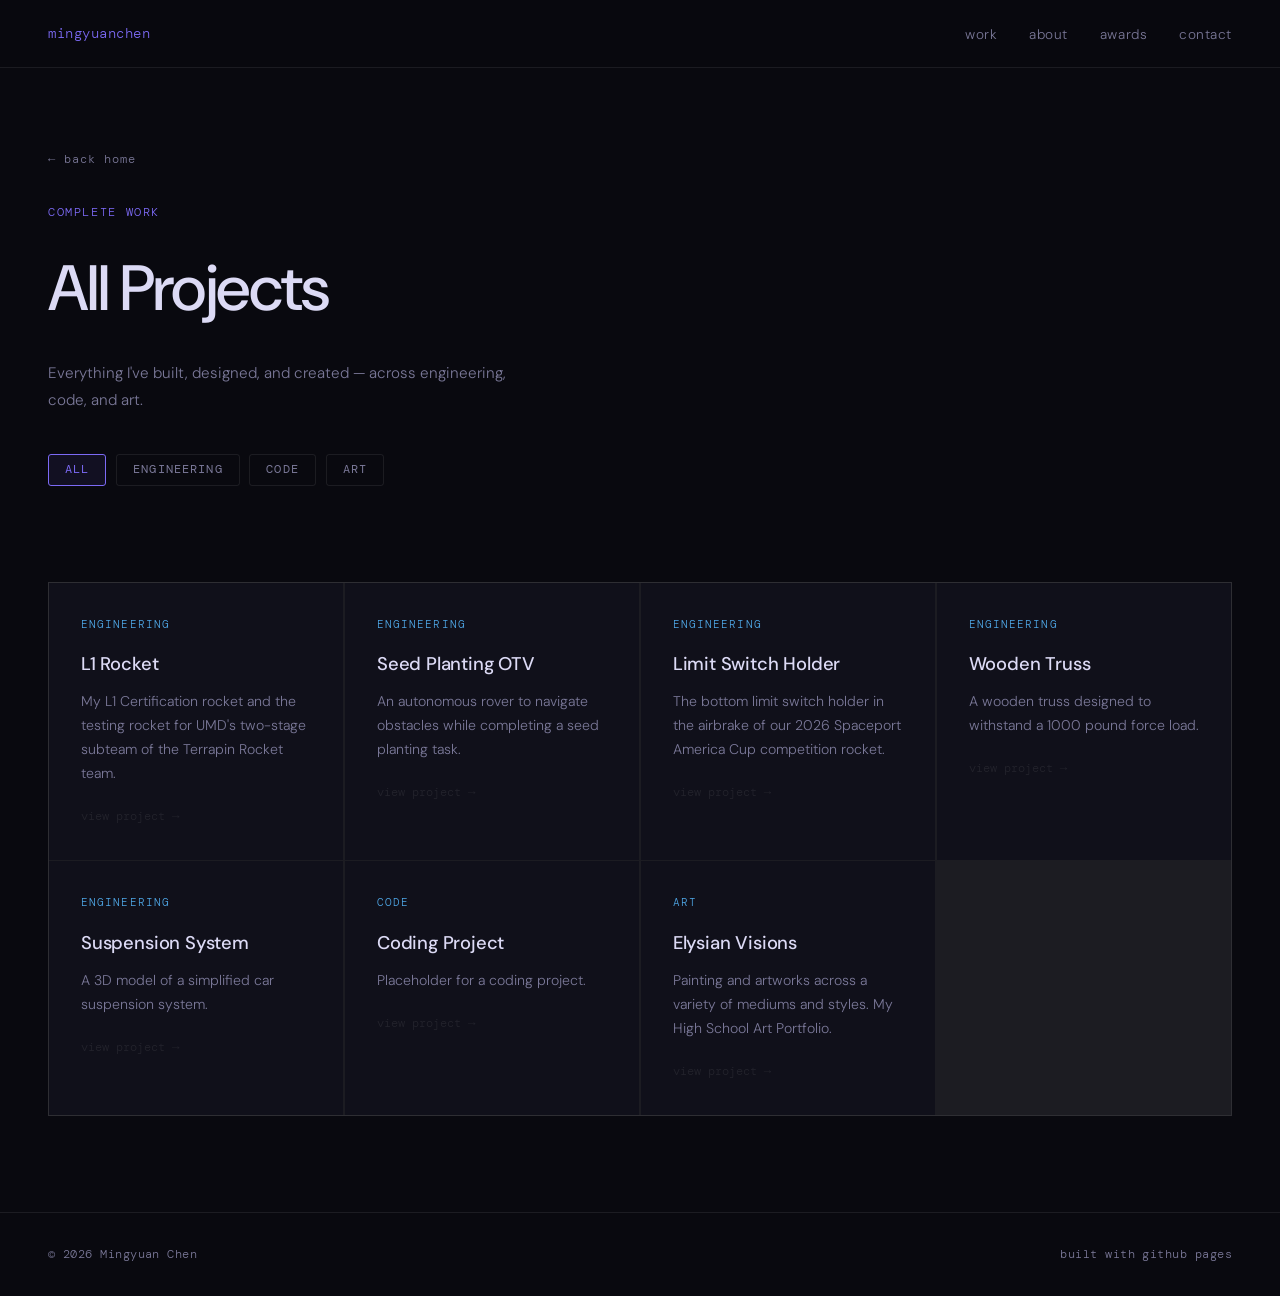
==== all-projects.html @ 2895a4a3 "All Projects Page Added" ====
<!doctype html>
<html lang="en">
  <head>
    <meta charset="UTF-8" />
    <meta name="viewport" content="width=device-width, initial-scale=1.0" />
    <title>All Projects — Mingyuan Chen</title>
    <link rel="preconnect" href="https://fonts.googleapis.com" />
    <link rel="preconnect" href="https://fonts.gstatic.com" crossorigin />
    <link
      href="https://fonts.googleapis.com/css2?family=DM+Sans:wght@300;400;500&family=DM+Mono:wght@400;500&display=swap"
      rel="stylesheet"
    />
    <link rel="stylesheet" href="style.css" />
    <style>
      .all-hero {
        padding: 9rem 3rem 3rem;
      }

      .filter-bar {
        display: flex;
        gap: 0.6rem;
        flex-wrap: wrap;
        margin-bottom: 3rem;
      }
      .filter-btn {
        font-family: var(--mono);
        font-size: 0.72rem;
        letter-spacing: 0.1em;
        text-transform: uppercase;
        padding: 0.45rem 1rem;
        border-radius: 3px;
        border: 1px solid var(--border);
        background: transparent;
        color: var(--muted);
        cursor: pointer;
        transition: all 0.2s;
      }
      .filter-btn:hover {
        border-color: rgba(124, 106, 245, 0.4);
        color: var(--text);
      }
      .filter-btn.active {
        border-color: var(--accent);
        color: var(--accent);
        background: rgba(124, 106, 245, 0.08);
      }

      .all-grid-wrap {
        padding: 0 3rem 6rem;
      }

      .project-card.hidden {
        display: none;
      }

      .back-link {
        font-family: var(--mono);
        font-size: 0.75rem;
        letter-spacing: 0.08em;
        color: var(--muted);
        text-decoration: none;
        transition: color 0.2s;
      }
      .back-link:hover {
        color: var(--accent);
      }

      @media (max-width: 680px) {
        .all-hero,
        .all-grid-wrap {
          padding-left: 1.5rem;
          padding-right: 1.5rem;
        }
      }
    </style>
  </head>
  <body>
    <!-- NAV -->
    <nav>
      <span class="nav-logo">mingyuanchen</span>
      <ul class="nav-links">
        <li><a href="index.html#projects">work</a></li>
        <li><a href="index.html#about">about</a></li>
        <li><a href="index.html#certs">awards</a></li>
        <li><a href="index.html#contact">contact</a></li>
      </ul>
    </nav>

    <div class="all-hero">
      <a href="index.html" class="back-link">← back home</a>
      <div style="height: 2rem"></div>
      <p class="section-label">complete work</p>
      <h1
        style="
          font-size: clamp(2rem, 5vw, 4rem);
          font-weight: 500;
          letter-spacing: -0.025em;
          margin-bottom: 1rem;
        "
      >
        All Projects
      </h1>
      <p
        style="
          color: var(--muted);
          font-size: 0.95rem;
          max-width: 500px;
          margin-bottom: 2.5rem;
          line-height: 1.8;
        "
      >
        Everything I've built, designed, and created — across engineering, code,
        and art.
      </p>

      <!-- Filter buttons -->
      <div class="filter-bar">
        <button class="filter-btn active" onclick="filter('all', this)">
          all
        </button>
        <button class="filter-btn" onclick="filter('engineering', this)">
          engineering
        </button>
        <button class="filter-btn" onclick="filter('code', this)">code</button>
        <button class="filter-btn" onclick="filter('art', this)">art</button>
      </div>
    </div>

    <div class="all-grid-wrap">
      <div class="project-grid">
        <!-- ── ENGINEERING ── -->
        <a
          href="Project Pages/Engineering/L1_Rocket.html"
          class="project-card"
          data-tag="engineering"
        >
          <p class="project-tag">engineering</p>
          <h3 class="project-title">L1 Rocket</h3>
          <p class="project-desc">
            My L1 Certification rocket and the testing rocket for UMD's
            two-stage subteam of the Terrapin Rocket team.
          </p>
          <span class="project-arrow">view project →</span>
        </a>

        <a
          href="Project Pages/Engineering/Seed_Planting_OTV.html"
          class="project-card"
          data-tag="engineering"
        >
          <p class="project-tag">engineering</p>
          <h3 class="project-title">Seed Planting OTV</h3>
          <p class="project-desc">
            An autonomous rover to navigate obstacles while completing a seed
            planting task.
          </p>
          <span class="project-arrow">view project →</span>
        </a>

        <a
          href="Project Pages/Engineering/Limit_Switch_Holder.html"
          class="project-card"
          data-tag="engineering"
        >
          <p class="project-tag">engineering</p>
          <h3 class="project-title">Limit Switch Holder</h3>
          <p class="project-desc">
            The bottom limit switch holder in the airbrake of our 2026 Spaceport
            America Cup competition rocket.
          </p>
          <span class="project-arrow">view project →</span>
        </a>

        <a
          href="Project Pages/Engineering/Wooden_Truss.html"
          class="project-card"
          data-tag="engineering"
        >
          <p class="project-tag">engineering</p>
          <h3 class="project-title">Wooden Truss</h3>
          <p class="project-desc">
            A wooden truss designed to withstand a 1000 pound force load.
          </p>
          <span class="project-arrow">view project →</span>
        </a>

        <a
          href="Project Pages/Engineering/Suspension_System.html"
          class="project-card"
          data-tag="engineering"
        >
          <p class="project-tag">engineering</p>
          <h3 class="project-title">Suspension System</h3>
          <p class="project-desc">
            A 3D model of a simplified car suspension system.
          </p>
          <span class="project-arrow">view project →</span>
        </a>

        <!-- ── CODE ── -->
        <a
          href="Project Pages/Coding/Coding_Project1.html"
          class="project-card"
          data-tag="code"
        >
          <p class="project-tag">code</p>
          <h3 class="project-title">Coding Project</h3>
          <p class="project-desc">Placeholder for a coding project.</p>
          <span class="project-arrow">view project →</span>
        </a>

        <!-- ── ART ── -->
        <a
          href="Project Pages/Art/Elysian_Visions.html"
          class="project-card"
          data-tag="art"
        >
          <p class="project-tag">art</p>
          <h3 class="project-title">Elysian Visions</h3>
          <p class="project-desc">
            Painting and artworks across a variety of mediums and styles. My
            High School Art Portfolio.
          </p>
          <span class="project-arrow">view project →</span>
        </a>

        <!-- ▶ Add new projects here — copy a card block above and update the tag, title, desc, and href -->
      </div>
    </div>

    <!-- FOOTER -->
    <footer>
      <span>© 2026 Mingyuan Chen</span>
      <span>built with github pages</span>
    </footer>

    <script>
      function filter(tag, btn) {
        document
          .querySelectorAll(".filter-btn")
          .forEach((b) => b.classList.remove("active"));
        btn.classList.add("active");
        document.querySelectorAll(".project-card").forEach((card) => {
          card.classList.toggle(
            "hidden",
            tag !== "all" && card.dataset.tag !== tag,
          );
        });
      }
    </script>
  </body>
</html>
---- style.css ----
*, *::before, *::after { box-sizing: border-box; margin: 0; padding: 0; }

:root {
  --bg:        #09090f;
  --surface:   #10101a;
  --border:    rgba(255,255,255,0.08);
  --accent:    #7c6af5;
  --accent-dim:#2e2860;
  --accent-alt:#4fa8e8;
  --text:      #dcdaf5;
  --muted:     #7a7898;
  --mono:      'DM Mono', monospace;
  --sans:      'DM Sans', sans-serif;
}

html { scroll-behavior: smooth; }

body {
  background: var(--bg);
  color: var(--text);
  font-family: var(--sans);
  font-weight: 300;
  line-height: 1.7;
  min-height: 100vh;
}

/* ── NAV ── */
nav {
  position: fixed; top: 0; left: 0; right: 0; z-index: 100;
  display: flex; justify-content: space-between; align-items: center;
  padding: 1.25rem 3rem;
  border-bottom: 1px solid var(--border);
  background: rgba(9,9,15,0.85);
  backdrop-filter: blur(12px);
}
.nav-logo {
  font-family: var(--mono);
  font-size: 0.85rem;
  color: var(--accent);
  letter-spacing: 0.04em;
}
.nav-links { display: flex; gap: 2rem; list-style: none; }
.nav-links a {
  font-size: 0.85rem;
  color: var(--muted);
  text-decoration: none;
  letter-spacing: 0.04em;
  transition: color 0.2s;
}
.nav-links a:hover { color: var(--text); }

/* ── HERO ── */
.hero {
  position: relative;
  min-height: 100vh;
  display: flex; align-items: center;
  padding: 8rem 3rem 4rem;
  overflow: hidden;
}

#grain {
  position: absolute; inset: 0;
  opacity: 0.035;
  pointer-events: none;
}

/* Purple-blue glow blob */
.hero::before {
  content: '';
  position: absolute;
  width: 600px; height: 600px;
  top: 5%; right: 0%;
  background: radial-gradient(circle, rgba(124,106,245,0.14) 0%, rgba(79,168,232,0.07) 50%, transparent 70%);
  pointer-events: none;
}

.hero-inner { position: relative; max-width: 820px; }

.hero-eyebrow {
  font-family: var(--mono);
  font-size: 0.75rem;
  color: var(--accent);
  letter-spacing: 0.12em;
  text-transform: uppercase;
  margin-bottom: 1.5rem;
}

.hero-name {
  font-size: clamp(3rem, 8vw, 6.5rem);
  font-weight: 500;
  line-height: 1.0;
  letter-spacing: -0.025em;
  margin-bottom: 1.5rem;
}

.hero-bio {
  font-size: 1.1rem;
  color: var(--muted);
  max-width: 520px;
  margin-bottom: 2.5rem;
  line-height: 1.8;
}

.hero-links { display: flex; gap: 1rem; flex-wrap: wrap; }

.btn {
  display: inline-block;
  padding: 0.65rem 1.4rem;
  border-radius: 4px;
  font-size: 0.85rem;
  font-family: var(--mono);
  text-decoration: none;
  letter-spacing: 0.04em;
  transition: all 0.2s;
  cursor: pointer;
  border: none;
}
.btn-primary {
  background: var(--accent);
  color: #fff;
}
.btn-primary:hover { background: #9585f7; }
.btn-ghost {
  background: transparent;
  color: var(--muted);
  border: 1px solid var(--border);
}
.btn-ghost:hover { border-color: rgba(124,106,245,0.4); color: var(--text); }
.btn-sm {
  padding: 0.4rem 0.9rem;
  font-size: 0.75rem;
}

/* ── SECTIONS ── */
section { padding: 6rem 3rem; }
section + section { border-top: 1px solid var(--border); }

.section-label {
  font-family: var(--mono);
  font-size: 0.72rem;
  color: var(--accent);
  letter-spacing: 0.14em;
  text-transform: uppercase;
  margin-bottom: 0.75rem;
}

.section-title {
  font-size: 2.2rem;
  font-weight: 500;
  letter-spacing: -0.02em;
  margin-bottom: 3rem;
}

/* ── PHOTO GLOW ── */
.photo-wrap {
  position: relative;
}
.photo-glow {
  position: absolute;
  inset: -40px;
  z-index: 0;
  pointer-events: none;
  border-radius: 50%;
  background: transparent;
  filter: blur(32px);
  transition: background 1s ease;
}
.photo-wrap img {
  position: relative;
  z-index: 1;
  width: 100%;
  display: block;
  border-radius: 2px;
}

/* ── GHOST CERT PLACEHOLDERS ── */
.cert-item--ghost {
  opacity: 0.22;
  pointer-events: none;
  user-select: none;
}

a.project-card {
  text-decoration: none;
  color: inherit;
  display: block;
}
a.project-card:visited {
  color: inherit;
}

/* ── MORE PROJECTS CARD ── */
.project-card--more {
  display: flex !important;
  align-items: center;
  justify-content: center;
  min-height: 180px;
  background: transparent !important;
  border: 1px dashed rgba(124,106,245,0.3);
  transition: border-color 0.2s, background 0.2s !important;
}
.project-card--more:hover {
  background: rgba(124,106,245,0.06) !important;
  border-color: rgba(124,106,245,0.6) !important;
}
.more-projects-inner {
  display: flex;
  flex-direction: column;
  align-items: center;
  gap: 0.75rem;
  text-align: center;
}
.more-projects-icon {
  font-size: 2rem;
  color: var(--accent);
  opacity: 0.5;
  transition: opacity 0.2s;
}
.project-card--more:hover .more-projects-icon { opacity: 1; }
.more-projects-label {
  font-family: var(--mono);
  font-size: 0.85rem;
  letter-spacing: 0.1em;
  text-transform: uppercase;
  color: var(--accent);
}
.more-projects-sub {
  font-family: var(--mono);
  font-size: 0.65rem;
  letter-spacing: 0.08em;
  color: var(--muted);
}
.more-projects-inner {
  display: flex;
  flex-direction: column;
  align-items: center;
  gap: 0.75rem;
  text-align: center;
}
.more-projects-icon {
  font-size: 2rem;
  color: var(--accent);
  opacity: 0.5;
  transition: opacity 0.2s;
}
.project-card--more:hover .more-projects-icon { opacity: 1; }
.more-projects-label {
  font-family: var(--mono);
  font-size: 0.85rem;
  letter-spacing: 0.1em;
  text-transform: uppercase;
  color: var(--accent);
}
.more-projects-sub {
  font-family: var(--mono);
  font-size: 0.65rem;
  letter-spacing: 0.08em;
  color: var(--muted);
}
.project-grid {
  display: grid;
  grid-template-columns: repeat(auto-fill, minmax(280px, 1fr));
  gap: 1.5px;
  background: var(--border);
  border: 1px solid var(--border);
}

.project-card {
  background: var(--surface);
  padding: 2rem;
  transition: background 0.2s;
  cursor: pointer;
}
.project-card:hover { background: #16162a; }

.project-tag {
  font-family: var(--mono);
  font-size: 0.68rem;
  letter-spacing: 0.1em;
  text-transform: uppercase;
  color: var(--accent-alt);
  margin-bottom: 1rem;
}

.project-title {
  font-size: 1.15rem;
  font-weight: 500;
  margin-bottom: 0.6rem;
  letter-spacing: -0.01em;
}

.project-desc {
  font-size: 0.88rem;
  color: var(--muted);
  line-height: 1.7;
}

.project-arrow {
  display: inline-block;
  margin-top: 1.25rem;
  font-family: var(--mono);
  font-size: 0.78rem;
  color: var(--border);
  transition: color 0.2s;
}
.project-card:hover .project-arrow { color: var(--accent); }

/* ── ABOUT ── */
.about-grid {
  display: grid;
  grid-template-columns: 1fr 1fr;
  gap: 4rem;
  align-items: start;
}

.photo-placeholder {
  aspect-ratio: 3/4;
  background: var(--surface);
  border: 1px solid var(--border);
  display: flex;
  align-items: center;
  justify-content: center;
  flex-direction: column;
  gap: 0.5rem;
  color: var(--muted);
  font-family: var(--mono);
  font-size: 0.75rem;
  letter-spacing: 0.06em;
}

.photo-placeholder::before {
  content: '[ photo ]';
  font-size: 0.85rem;
  color: var(--accent-dim);
}

.about-text p { color: var(--muted); margin-bottom: 1rem; font-size: 0.95rem; }
.about-text p:first-child { font-size: 1.1rem; color: var(--text); }

.about-links { margin-top: 2rem; display: flex; gap: 1rem; flex-wrap: wrap; }

/* ── CERTIFICATIONS & AWARDS ── */
.certs-grid {
  display: grid;
  grid-template-columns: 1fr 1fr;
  gap: 4rem;
  align-items: start;
}

.certs-column-title {
  font-family: var(--mono);
  font-size: 0.72rem;
  letter-spacing: 0.12em;
  text-transform: uppercase;
  color: var(--muted);
  margin-bottom: 2rem;
  padding-bottom: 0.75rem;
  border-bottom: 1px solid var(--border);
}

.cert-item {
  display: flex;
  gap: 1.25rem;
  padding: 1.5rem 0;
  border-bottom: 1px solid var(--border);
}
.cert-item:last-child { border-bottom: none; }

.cert-icon {
  flex-shrink: 0;
  width: 2rem;
  height: 2rem;
  display: flex;
  align-items: center;
  justify-content: center;
  border-radius: 4px;
  font-size: 0.7rem;
  margin-top: 0.1rem;
}
.cert-icon--cert  { background: rgba(124,106,245,0.12); color: var(--accent); }
.cert-icon--award { background: rgba(79,168,232,0.12);  color: var(--accent-alt); }

.cert-body { flex: 1; }

.cert-title {
  font-size: 1rem;
  font-weight: 500;
  color: var(--text);
  margin-bottom: 0.25rem;
}

.cert-meta {
  font-family: var(--mono);
  font-size: 0.72rem;
  color: var(--muted);
  letter-spacing: 0.04em;
  margin-bottom: 0.6rem;
}

.cert-desc {
  font-size: 0.875rem;
  color: var(--muted);
  line-height: 1.6;
  margin-bottom: 1rem;
}

/* ── CONTACT ── */
.contact-inner { max-width: 560px; }
.contact-inner p { color: var(--muted); margin-bottom: 2rem; font-size: 0.95rem; }

/* ── FOOTER ── */
footer {
  border-top: 1px solid var(--border);
  padding: 2rem 3rem;
  display: flex;
  justify-content: space-between;
  align-items: center;
  font-family: var(--mono);
  font-size: 0.72rem;
  color: var(--muted);
  letter-spacing: 0.04em;
}

/* ── RESPONSIVE ── */
@media (max-width: 680px) {
  nav { padding: 1rem 1.5rem; }
  .nav-links { gap: 1.25rem; }
  .hero, section { padding-left: 1.5rem; padding-right: 1.5rem; }
  .about-grid { grid-template-columns: 1fr; gap: 2rem; }
  .certs-grid  { grid-template-columns: 1fr; gap: 2rem; }
  footer { flex-direction: column; gap: 0.5rem; text-align: center; }
}

@media (prefers-reduced-motion: reduce) {
  * { animation: none !important; transition: none !important; }
}

/* ── HERO HOLOGRAM ── */

/* The Three.js canvas sits absolute inside the hero, behind the text */
#holo-canvas {
  position: absolute;
  inset: 0;
  width: 100% !important;
  height: 100% !important;
  z-index: 1;
  cursor: default;
}

/* Text stays above the canvas */
.hero-inner {
  position: relative;
  z-index: 2;
  flex-shrink: 0;
  pointer-events: auto; /* make sure text/buttons are always clickable */
}

@media (max-width: 900px) {
  #holo-canvas { opacity: 0.45; }
}
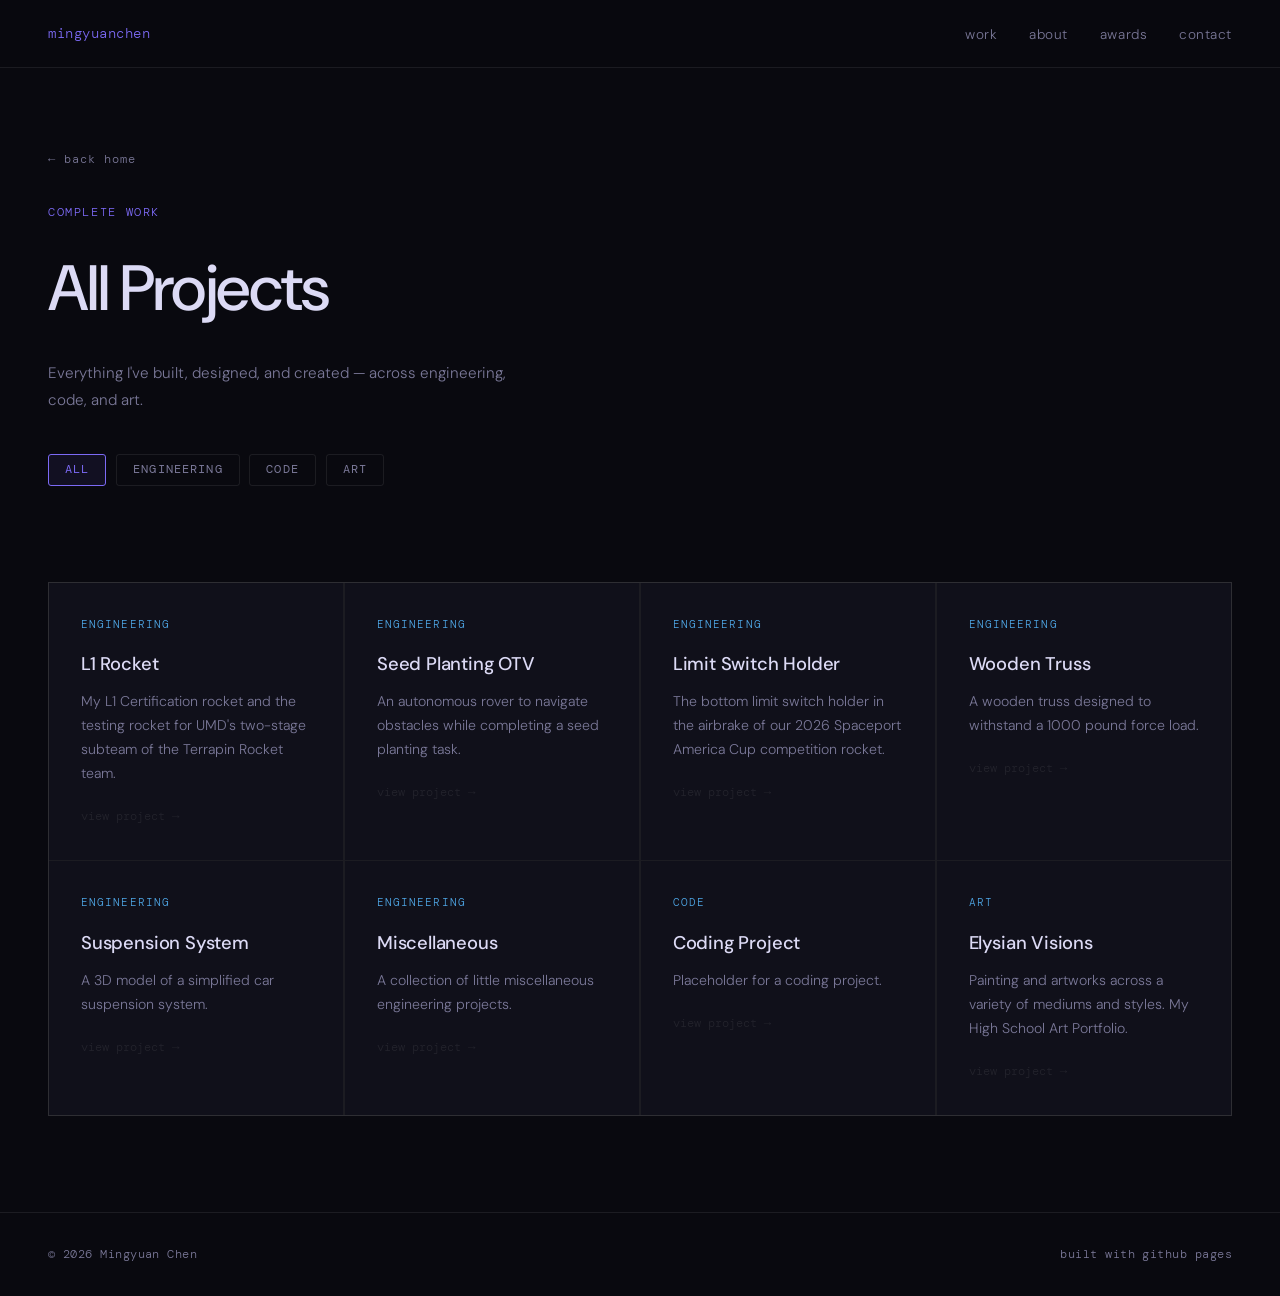
==== commit 603d9524: "First 3 Project Pages complete" ====
--- a/all-projects.html
+++ b/all-projects.html
@@ -197,6 +197,19 @@
           <span class="project-arrow">view project →</span>
         </a>
 
+        <a
+          href="Project Pages/Engineering/miscellaneous.html"
+          class="project-card"
+          data-tag="engineering"
+        >
+          <p class="project-tag">engineering</p>
+          <h3 class="project-title">Miscellaneous</h3>
+          <p class="project-desc">
+            A collection of little miscellaneous engineering projects.
+          </p>
+          <span class="project-arrow">view project →</span>
+        </a>
+
         <!-- ── CODE ── -->
         <a
           href="Project Pages/Coding/Coding_Project1.html"
--- a/style.css
+++ b/style.css
@@ -155,16 +155,24 @@
 .photo-wrap {
   position: relative;
 }
+
+@keyframes glow-pulse {
+  0%, 100% { opacity: 0.85; transform: scale(1); }
+  50%       { opacity: 1;    transform: scale(1.06); }
+}
+
 .photo-glow {
   position: absolute;
-  inset: -40px;
+  /* extend well beyond the photo edges to bleed into the section */
+  inset: -120px -80px -120px -80px;
   z-index: 0;
   pointer-events: none;
-  border-radius: 50%;
   background: transparent;
-  filter: blur(32px);
-  transition: background 1s ease;
-}
+  filter: blur(55px);
+  animation: glow-pulse 6s ease-in-out infinite;
+  transition: background 0.8s ease;
+}
+
 .photo-wrap img {
   position: relative;
   z-index: 1;
@@ -173,6 +181,14 @@
   border-radius: 2px;
 }
 
+/* Make the about section itself not clip the glow */
+#about {
+  overflow: visible;
+}
+.about-grid {
+  overflow: visible;
+}
+
 /* ── GHOST CERT PLACEHOLDERS ── */
 .cert-item--ghost {
   opacity: 0.22;
@@ -195,13 +211,13 @@
   align-items: center;
   justify-content: center;
   min-height: 180px;
-  background: transparent !important;
-  border: 1px dashed rgba(124,106,245,0.3);
+  background: var(--surface) !important;
+  border: 1px dashed rgba(124,106,245,0.15) !important;
   transition: border-color 0.2s, background 0.2s !important;
 }
 .project-card--more:hover {
-  background: rgba(124,106,245,0.06) !important;
-  border-color: rgba(124,106,245,0.6) !important;
+  background: rgba(124,106,245,0.05) !important;
+  border-color: rgba(124,106,245,0.35) !important;
 }
 .more-projects-inner {
   display: flex;
@@ -213,22 +229,23 @@
 .more-projects-icon {
   font-size: 2rem;
   color: var(--accent);
-  opacity: 0.5;
+  opacity: 0.25;
   transition: opacity 0.2s;
 }
-.project-card--more:hover .more-projects-icon { opacity: 1; }
+.project-card--more:hover .more-projects-icon { opacity: 0.6; }
 .more-projects-label {
   font-family: var(--mono);
   font-size: 0.85rem;
   letter-spacing: 0.1em;
   text-transform: uppercase;
-  color: var(--accent);
+  color: var(--muted);
 }
 .more-projects-sub {
   font-family: var(--mono);
   font-size: 0.65rem;
   letter-spacing: 0.08em;
   color: var(--muted);
+  opacity: 0.5;
 }
 .more-projects-inner {
   display: flex;
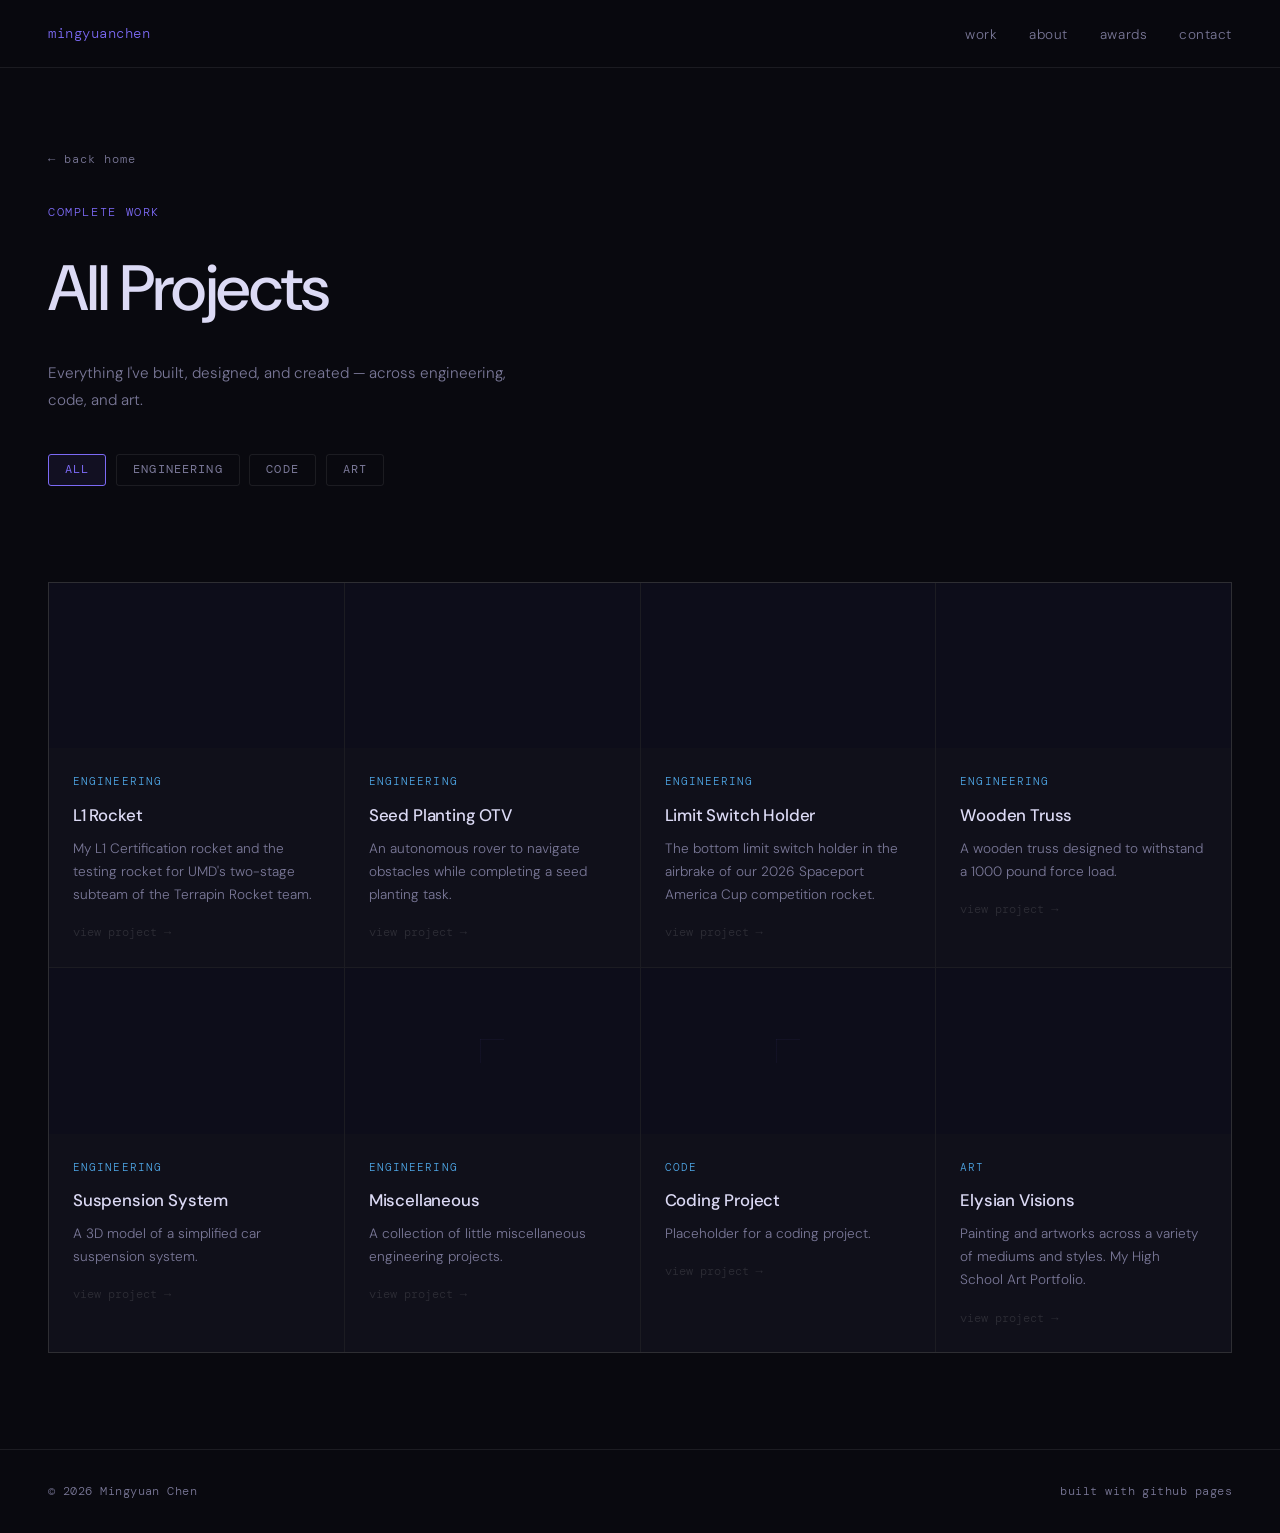
==== commit 5dde563b: "Everything but project page tumbnails complete" ====
--- a/all-projects.html
+++ b/all-projects.html
@@ -11,11 +11,12 @@
       rel="stylesheet"
     />
     <link rel="stylesheet" href="style.css" />
+    <link rel="stylesheet" href="/Project Pages/project-page.css" />
+
     <style>
       .all-hero {
         padding: 9rem 3rem 3rem;
       }
-
       .filter-bar {
         display: flex;
         gap: 0.6rem;
@@ -44,15 +45,12 @@
         color: var(--accent);
         background: rgba(124, 106, 245, 0.08);
       }
-
       .all-grid-wrap {
         padding: 0 3rem 6rem;
       }
-
       .project-card.hidden {
         display: none;
       }
-
       .back-link {
         font-family: var(--mono);
         font-size: 0.75rem;
@@ -64,7 +62,6 @@
       .back-link:hover {
         color: var(--accent);
       }
-
       @media (max-width: 680px) {
         .all-hero,
         .all-grid-wrap {
@@ -77,12 +74,12 @@
   <body>
     <!-- NAV -->
     <nav>
-      <span class="nav-logo">mingyuanchen</span>
+      <a href="../../index.html" class="nav-logo">mingyuanchen</a>
       <ul class="nav-links">
-        <li><a href="index.html#projects">work</a></li>
-        <li><a href="index.html#about">about</a></li>
-        <li><a href="index.html#certs">awards</a></li>
-        <li><a href="index.html#contact">contact</a></li>
+        <li><a href="../../index.html#projects">work</a></li>
+        <li><a href="../../index.html#about">about</a></li>
+        <li><a href="../../index.html#certs">awards</a></li>
+        <li><a href="../../index.html#contact">contact</a></li>
       </ul>
     </nav>
 
@@ -112,8 +109,6 @@
         Everything I've built, designed, and created — across engineering, code,
         and art.
       </p>
-
-      <!-- Filter buttons -->
       <div class="filter-bar">
         <button class="filter-btn active" onclick="filter('all', this)">
           all
@@ -128,116 +123,145 @@
 
     <div class="all-grid-wrap">
       <div class="project-grid">
-        <!-- ── ENGINEERING ── -->
         <a
           href="Project Pages/Engineering/L1_Rocket.html"
           class="project-card"
           data-tag="engineering"
-        >
-          <p class="project-tag">engineering</p>
-          <h3 class="project-title">L1 Rocket</h3>
-          <p class="project-desc">
-            My L1 Certification rocket and the testing rocket for UMD's
-            two-stage subteam of the Terrapin Rocket team.
-          </p>
-          <span class="project-arrow">view project →</span>
+          data-img="images/projects/l1-rocket.jpg"
+        >
+          <div class="project-thumb"></div>
+          <div class="project-card-body">
+            <p class="project-tag">engineering</p>
+            <h3 class="project-title">L1 Rocket</h3>
+            <p class="project-desc">
+              My L1 Certification rocket and the testing rocket for UMD's
+              two-stage subteam of the Terrapin Rocket team.
+            </p>
+            <span class="project-arrow">view project →</span>
+          </div>
         </a>
 
         <a
           href="Project Pages/Engineering/Seed_Planting_OTV.html"
           class="project-card"
           data-tag="engineering"
-        >
-          <p class="project-tag">engineering</p>
-          <h3 class="project-title">Seed Planting OTV</h3>
-          <p class="project-desc">
-            An autonomous rover to navigate obstacles while completing a seed
-            planting task.
-          </p>
-          <span class="project-arrow">view project →</span>
+          data-img="images/projects/otv.jpg"
+        >
+          <div class="project-thumb"></div>
+          <div class="project-card-body">
+            <p class="project-tag">engineering</p>
+            <h3 class="project-title">Seed Planting OTV</h3>
+            <p class="project-desc">
+              An autonomous rover to navigate obstacles while completing a seed
+              planting task.
+            </p>
+            <span class="project-arrow">view project →</span>
+          </div>
         </a>
 
         <a
           href="Project Pages/Engineering/Limit_Switch_Holder.html"
           class="project-card"
           data-tag="engineering"
-        >
-          <p class="project-tag">engineering</p>
-          <h3 class="project-title">Limit Switch Holder</h3>
-          <p class="project-desc">
-            The bottom limit switch holder in the airbrake of our 2026 Spaceport
-            America Cup competition rocket.
-          </p>
-          <span class="project-arrow">view project →</span>
+          data-img="images/projects/lsh.jpg"
+        >
+          <div class="project-thumb"></div>
+          <div class="project-card-body">
+            <p class="project-tag">engineering</p>
+            <h3 class="project-title">Limit Switch Holder</h3>
+            <p class="project-desc">
+              The bottom limit switch holder in the airbrake of our 2026
+              Spaceport America Cup competition rocket.
+            </p>
+            <span class="project-arrow">view project →</span>
+          </div>
         </a>
 
         <a
           href="Project Pages/Engineering/Wooden_Truss.html"
           class="project-card"
           data-tag="engineering"
-        >
-          <p class="project-tag">engineering</p>
-          <h3 class="project-title">Wooden Truss</h3>
-          <p class="project-desc">
-            A wooden truss designed to withstand a 1000 pound force load.
-          </p>
-          <span class="project-arrow">view project →</span>
+          data-img="images/projects/truss.jpg"
+        >
+          <div class="project-thumb"></div>
+          <div class="project-card-body">
+            <p class="project-tag">engineering</p>
+            <h3 class="project-title">Wooden Truss</h3>
+            <p class="project-desc">
+              A wooden truss designed to withstand a 1000 pound force load.
+            </p>
+            <span class="project-arrow">view project →</span>
+          </div>
         </a>
 
         <a
           href="Project Pages/Engineering/Suspension_System.html"
           class="project-card"
           data-tag="engineering"
-        >
-          <p class="project-tag">engineering</p>
-          <h3 class="project-title">Suspension System</h3>
-          <p class="project-desc">
-            A 3D model of a simplified car suspension system.
-          </p>
-          <span class="project-arrow">view project →</span>
+          data-img="images/projects/suspension.jpg"
+        >
+          <div class="project-thumb"></div>
+          <div class="project-card-body">
+            <p class="project-tag">engineering</p>
+            <h3 class="project-title">Suspension System</h3>
+            <p class="project-desc">
+              A 3D model of a simplified car suspension system.
+            </p>
+            <span class="project-arrow">view project →</span>
+          </div>
         </a>
 
         <a
           href="Project Pages/Engineering/miscellaneous.html"
           class="project-card"
           data-tag="engineering"
-        >
-          <p class="project-tag">engineering</p>
-          <h3 class="project-title">Miscellaneous</h3>
-          <p class="project-desc">
-            A collection of little miscellaneous engineering projects.
-          </p>
-          <span class="project-arrow">view project →</span>
-        </a>
-
-        <!-- ── CODE ── -->
+          data-img=""
+        >
+          <div class="project-thumb"></div>
+          <div class="project-card-body">
+            <p class="project-tag">engineering</p>
+            <h3 class="project-title">Miscellaneous</h3>
+            <p class="project-desc">
+              A collection of little miscellaneous engineering projects.
+            </p>
+            <span class="project-arrow">view project →</span>
+          </div>
+        </a>
+
         <a
           href="Project Pages/Coding/Coding_Project1.html"
           class="project-card"
           data-tag="code"
-        >
-          <p class="project-tag">code</p>
-          <h3 class="project-title">Coding Project</h3>
-          <p class="project-desc">Placeholder for a coding project.</p>
-          <span class="project-arrow">view project →</span>
-        </a>
-
-        <!-- ── ART ── -->
+          data-img=""
+        >
+          <div class="project-thumb"></div>
+          <div class="project-card-body">
+            <p class="project-tag">code</p>
+            <h3 class="project-title">Coding Project</h3>
+            <p class="project-desc">Placeholder for a coding project.</p>
+            <span class="project-arrow">view project →</span>
+          </div>
+        </a>
+
         <a
           href="Project Pages/Art/Elysian_Visions.html"
           class="project-card"
           data-tag="art"
-        >
-          <p class="project-tag">art</p>
-          <h3 class="project-title">Elysian Visions</h3>
-          <p class="project-desc">
-            Painting and artworks across a variety of mediums and styles. My
-            High School Art Portfolio.
-          </p>
-          <span class="project-arrow">view project →</span>
-        </a>
-
-        <!-- ▶ Add new projects here — copy a card block above and update the tag, title, desc, and href -->
+          data-img="images/projects/elysian.jpg"
+        >
+          <div class="project-thumb"></div>
+          <div class="project-card-body">
+            <p class="project-tag">art</p>
+            <h3 class="project-title">Elysian Visions</h3>
+            <p class="project-desc">
+              Painting and artworks across a variety of mediums and styles. My
+              High School Art Portfolio.
+            </p>
+            <span class="project-arrow">view project →</span>
+          </div>
+        </a>
+
+        <!-- ▶ Add new projects here -->
       </div>
     </div>
 
@@ -248,6 +272,16 @@
     </footer>
 
     <script>
+      // Set thumbnail backgrounds from data-img
+      document.querySelectorAll(".project-card[data-img]").forEach((card) => {
+        const src = card.getAttribute("data-img");
+        const thumb = card.querySelector(".project-thumb");
+        if (thumb && src) {
+          thumb.style.backgroundImage = `url('${src}')`;
+          thumb.classList.add("has-image");
+        }
+      });
+
       function filter(tag, btn) {
         document
           .querySelectorAll(".filter-btn")
--- a/style.css
+++ b/style.css
@@ -274,21 +274,53 @@
   letter-spacing: 0.08em;
   color: var(--muted);
 }
+/* ── PROJECT GRID ── */
 .project-grid {
   display: grid;
-  grid-template-columns: repeat(auto-fill, minmax(280px, 1fr));
-  gap: 1.5px;
+  grid-template-columns: repeat(auto-fill, minmax(260px, 1fr));
+  gap: 1px;
   background: var(--border);
   border: 1px solid var(--border);
 }
 
+/* Thumbnail card */
 .project-card {
   background: var(--surface);
-  padding: 2rem;
+  display: flex;
+  flex-direction: column;
   transition: background 0.2s;
   cursor: pointer;
+  overflow: hidden;
 }
 .project-card:hover { background: #16162a; }
+
+/* Thumbnail image area */
+.project-thumb {
+  width: 100%;
+  aspect-ratio: 16/9;
+  background-color: #0d0d1a;
+  background-size: cover;
+  background-position: center;
+  background-repeat: no-repeat;
+  transition: transform 0.4s ease;
+  flex-shrink: 0;
+}
+/* No image: show a subtle grid pattern placeholder */
+.project-thumb:not(.has-image) {
+  background-image:
+    linear-gradient(rgba(124,106,245,0.05) 1px, transparent 1px),
+    linear-gradient(90deg, rgba(124,106,245,0.05) 1px, transparent 1px);
+  background-size: 24px 24px;
+}
+.project-card:hover .project-thumb { transform: scale(1.03); }
+
+/* Card body below the image */
+.project-card-body {
+  padding: 1.5rem;
+  display: flex;
+  flex-direction: column;
+  flex: 1;
+}
 
 .project-tag {
   font-family: var(--mono);
@@ -296,28 +328,29 @@
   letter-spacing: 0.1em;
   text-transform: uppercase;
   color: var(--accent-alt);
-  margin-bottom: 1rem;
+  margin-bottom: 0.6rem;
 }
 
 .project-title {
-  font-size: 1.15rem;
+  font-size: 1.05rem;
   font-weight: 500;
-  margin-bottom: 0.6rem;
+  margin-bottom: 0.5rem;
   letter-spacing: -0.01em;
 }
 
 .project-desc {
-  font-size: 0.88rem;
+  font-size: 0.85rem;
   color: var(--muted);
   line-height: 1.7;
+  flex: 1;
 }
 
 .project-arrow {
   display: inline-block;
-  margin-top: 1.25rem;
-  font-family: var(--mono);
-  font-size: 0.78rem;
-  color: var(--border);
+  margin-top: 1rem;
+  font-family: var(--mono);
+  font-size: 0.75rem;
+  color: rgba(255,255,255,0.12);
   transition: color 0.2s;
 }
 .project-card:hover .project-arrow { color: var(--accent); }
--- a/Project Pages/project-page.css
+++ b/Project Pages/project-page.css
@@ -0,0 +1,414 @@
+/* ═══════════════════════════════════════════════════════════════
+   project-page.css
+   Shared styles for all project pages.
+   Link with: <link rel="stylesheet" href="../../project-page.css" />
+═══════════════════════════════════════════════════════════════ */
+
+/* ── BACK LINK ── */
+.back-link {
+  display: inline-flex;
+  align-items: center;
+  gap: 0.5rem;
+  font-family: var(--mono);
+  font-size: 0.75rem;
+  letter-spacing: 0.08em;
+  color: var(--muted);
+  text-decoration: none;
+  transition: color 0.2s;
+}
+.back-link:hover { color: var(--accent); }
+
+/* Nav logo as home link */
+a.nav-logo { cursor: pointer; text-decoration: none; }
+
+/* ── HERO ── */
+.project-hero { padding: 9rem 3rem 0; }
+.project-hero .hero-eyebrow { margin-bottom: 1rem; }
+
+.project-title-large {
+  font-size: clamp(2.4rem, 6vw, 5rem);
+  font-weight: 500;
+  line-height: 1.05;
+  letter-spacing: -0.025em;
+  margin-bottom: 1.5rem;
+}
+.project-subtitle {
+  font-size: 1.05rem;
+  color: var(--muted);
+  max-width: 640px;
+  line-height: 1.8;
+  margin-bottom: 2rem;
+}
+.project-meta {
+  display: flex;
+  flex-wrap: wrap;
+  gap: 0.6rem;
+  margin-bottom: 3rem;
+}
+.meta-pill {
+  font-family: var(--mono);
+  font-size: 0.68rem;
+  letter-spacing: 0.08em;
+  text-transform: uppercase;
+  padding: 0.35rem 0.8rem;
+  border-radius: 3px;
+  border: 1px solid var(--border);
+  color: var(--muted);
+}
+.meta-pill.accent {
+  border-color: rgba(124,106,245,0.4);
+  color: var(--accent);
+}
+
+/* ── HOLOGRAM STRIP ── */
+.holo-strip {
+  position: relative;
+  width: 100%;
+  height: 70vh;
+  min-height: 420px;
+  max-height: 640px;
+  overflow: hidden;
+  margin-bottom: 5rem;
+  cursor: grab;
+  animation: proj-flicker 8s ease-in-out infinite;
+}
+.holo-strip:active { cursor: grabbing; }
+
+.holo-canvas {
+  position: absolute;
+  inset: 0;
+  width: 100% !important;
+  height: 100% !important;
+}
+.holo-strip::after {
+  content: "";
+  position: absolute; inset: 0;
+  background: repeating-linear-gradient(
+    to bottom,
+    transparent 0px, transparent 2px,
+    rgba(0,0,0,0.1) 2px, rgba(0,0,0,0.1) 4px
+  );
+  pointer-events: none;
+  z-index: 2;
+}
+.holo-bracket {
+  position: absolute;
+  width: 24px; height: 24px;
+  border-color: var(--accent);
+  border-style: solid;
+  opacity: 0.4;
+  z-index: 3;
+  pointer-events: none;
+}
+.holo-bracket.tl { top:14px; left:14px;   border-width: 1px 0 0 1px; }
+.holo-bracket.tr { top:14px; right:14px;  border-width: 1px 1px 0 0; }
+.holo-bracket.bl { bottom:14px; left:14px;  border-width: 0 0 1px 1px; }
+.holo-bracket.br { bottom:14px; right:14px; border-width: 0 1px 1px 0; }
+
+.holo-hud {
+  position: absolute;
+  font-family: var(--mono);
+  font-size: 0.62rem;
+  letter-spacing: 0.1em;
+  text-transform: uppercase;
+  color: rgba(124,106,245,0.4);
+  z-index: 3;
+  pointer-events: none;
+  user-select: none;
+}
+.holo-hud.tl { top:18px; left:46px; }
+.holo-hud.tr { top:18px; right:46px; }
+.holo-hud.bl { bottom:18px; left:46px; }
+.holo-hud.br { bottom:18px; right:46px; }
+
+.holo-hint {
+  position: absolute;
+  bottom: 18px; left: 50%;
+  transform: translateX(-50%);
+  font-family: var(--mono);
+  font-size: 0.6rem;
+  letter-spacing: 0.1em;
+  text-transform: uppercase;
+  color: rgba(124,106,245,0.3);
+  z-index: 3;
+  pointer-events: none;
+  white-space: nowrap;
+}
+
+@keyframes proj-flicker {
+  0%,94%,100% { opacity:1; }
+  95% { opacity:0.9; }
+  97% { opacity:0.95; }
+}
+
+/* ── MAIN LAYOUT ── */
+.project-layout {
+  display: grid;
+  grid-template-columns: 1fr 260px;
+  gap: 0;
+  align-items: start;
+  padding: 0 0 6rem;
+}
+.project-prose {
+  padding: 0 3rem;
+  border-right: 1px solid var(--border);
+}
+
+/* ── CONTENT BLOCKS (alternating text + image) ── */
+.content-block {
+  display: grid;
+  grid-template-columns: 1fr 1fr;
+  gap: 3rem;
+  align-items: center;
+  padding: 3rem 0;
+  border-bottom: 1px solid var(--border);
+}
+.content-block:first-child { padding-top: 0; }
+.content-block:last-child  { border-bottom: none; }
+.content-block.flip        { direction: rtl; }
+.content-block.flip > *    { direction: ltr; }
+
+.content-block h2 {
+  font-size: 1.25rem;
+  font-weight: 500;
+  letter-spacing: -0.015em;
+  margin-bottom: 0.75rem;
+}
+.content-block p {
+  font-size: 0.92rem;
+  color: var(--muted);
+  line-height: 1.85;
+  margin-bottom: 0.75rem;
+}
+.content-block ul { padding-left: 1.2rem; margin-bottom: 0.75rem; }
+.content-block li {
+  font-size: 0.92rem;
+  color: var(--muted);
+  line-height: 1.8;
+  margin-bottom: 0.25rem;
+}
+
+/* ── VISUAL SLOT (image + caption) ── */
+.visual-slot {
+  display: flex;
+  flex-direction: column;
+  gap: 0;
+  border: 1px solid var(--border);
+  border-radius: 3px;
+  overflow: hidden;
+  background: var(--surface);
+}
+.visual-slot img {
+  width: 100%;
+  display: block;
+  object-fit: contain;
+  background: var(--surface);
+  transition: transform 0.3s ease;
+  cursor: zoom-in; /* signals the image is clickable */
+}
+.visual-slot:hover img { transform: scale(1.02); }
+
+.visual-caption {
+  padding: 0.75rem 1rem;
+  font-family: var(--sans);
+  font-size: 0.8rem;
+  color: var(--muted);
+  line-height: 1.6;
+  border-top: 1px solid var(--border);
+  background: var(--surface);
+}
+.visual-slot.placeholder-box {
+  aspect-ratio: 4/3;
+  align-items: center;
+  justify-content: center;
+  font-family: var(--mono);
+  font-size: 0.65rem;
+  letter-spacing: 0.1em;
+  color: var(--accent-dim);
+}
+
+/* ── IMAGE PAIR (two side-by-side) ── */
+.image-pair {
+  display: grid;
+  grid-template-columns: 1fr 1fr;
+  gap: 1.5px;
+  background: var(--border);
+  border: 1px solid var(--border);
+  padding: 3rem 0;
+  border-bottom: 1px solid var(--border);
+}
+.image-pair .visual-slot {
+  border: none;
+  border-radius: 0;
+}
+
+/* ── INLINE HOLOGRAM ── */
+.inline-holo {
+  position: relative;
+  width: 100%;
+  aspect-ratio: 4/3;
+  overflow: hidden;
+  border: 1px solid rgba(124,106,245,0.2);
+  border-radius: 3px;
+  cursor: grab;
+}
+.inline-holo:active { cursor: grabbing; }
+.inline-holo canvas {
+  position: absolute;
+  inset: 0;
+  width: 100% !important;
+  height: 100% !important;
+}
+.inline-holo::after {
+  content: "";
+  position: absolute; inset: 0;
+  background: repeating-linear-gradient(
+    to bottom,
+    transparent 0px, transparent 2px,
+    rgba(0,0,0,0.08) 2px, rgba(0,0,0,0.08) 4px
+  );
+  pointer-events: none;
+  z-index: 2;
+}
+
+/* ── SIDEBAR ── */
+.project-sidebar {
+  position: sticky;
+  top: 6rem;
+  padding: 2rem;
+  align-self: start;
+}
+.sidebar-block {
+  border: 1px solid var(--border);
+  padding: 1.25rem;
+  margin-bottom: 1.25rem;
+  background: var(--surface);
+  border-radius: 4px;
+}
+.sidebar-label {
+  font-family: var(--mono);
+  font-size: 0.65rem;
+  letter-spacing: 0.12em;
+  text-transform: uppercase;
+  color: var(--accent);
+  margin-bottom: 1rem;
+}
+.sidebar-row {
+  display: flex;
+  justify-content: space-between;
+  align-items: baseline;
+  padding: 0.45rem 0;
+  border-bottom: 1px solid var(--border);
+  font-size: 0.82rem;
+}
+.sidebar-row:last-child { border-bottom: none; }
+.sidebar-row span:first-child {
+  font-family: var(--mono);
+  font-size: 0.68rem;
+  letter-spacing: 0.06em;
+  color: var(--muted);
+}
+.sidebar-row span:last-child { color: var(--text); }
+
+.tools-item {
+  display: block;
+  text-align: center;
+  padding: 0.5rem 0;
+  border-bottom: 1px solid var(--border);
+  font-family: var(--sans);
+  font-size: 0.88rem;
+  font-weight: 300;
+  color: var(--muted);
+}
+.tools-item:last-child { border-bottom: none; }
+
+/* ── PREV / NEXT NAV ── */
+.project-nav {
+  display: flex;
+  justify-content: space-between;
+  padding: 2rem 3rem;
+  border-top: 1px solid var(--border);
+}
+.project-nav a {
+  font-family: var(--mono);
+  font-size: 0.75rem;
+  letter-spacing: 0.08em;
+  color: var(--muted);
+  text-decoration: none;
+  transition: color 0.2s;
+}
+.project-nav a:hover { color: var(--accent); }
+
+/* ── LIGHTBOX ── */
+.lightbox {
+  display: none;
+  position: fixed;
+  inset: 0;
+  z-index: 1000;
+  background: rgba(0,0,0,0.88);
+  backdrop-filter: blur(6px);
+  align-items: center;
+  justify-content: center;
+  padding: 2rem;
+  cursor: zoom-out;
+}
+.lightbox.open { display: flex; }
+
+.lightbox-inner {
+  position: relative;
+  max-width: min(90vw, 1100px);
+  max-height: 90vh;
+  display: flex;
+  flex-direction: column;
+  align-items: center;
+  gap: 1rem;
+  cursor: default;
+}
+.lightbox-inner img {
+  max-width: 100%;
+  max-height: 80vh;
+  object-fit: contain;
+  border-radius: 3px;
+  border: 1px solid rgba(124,106,245,0.2);
+  display: block;
+}
+.lightbox-caption {
+  font-family: var(--sans);
+  font-size: 0.85rem;
+  color: var(--muted);
+  text-align: center;
+  max-width: 600px;
+  line-height: 1.6;
+}
+.lightbox-close {
+  position: absolute;
+  top: -2.5rem;
+  right: 0;
+  font-family: var(--mono);
+  font-size: 0.75rem;
+  letter-spacing: 0.1em;
+  color: var(--muted);
+  background: none;
+  border: 1px solid var(--border);
+  border-radius: 3px;
+  padding: 0.3rem 0.75rem;
+  cursor: pointer;
+  transition: color 0.2s, border-color 0.2s;
+}
+.lightbox-close:hover {
+  color: var(--text);
+  border-color: rgba(124,106,245,0.4);
+}
+
+/* ── RESPONSIVE ── */
+@media (max-width: 820px) {
+  .project-hero { padding-left: 1.5rem; padding-right: 1.5rem; }
+  .project-layout { grid-template-columns: 1fr; }
+  .project-prose  { padding: 0 1.5rem; border-right: none; }
+  .project-sidebar { position: static; padding: 2rem 1.5rem; border-top: 1px solid var(--border); }
+  .content-block  { grid-template-columns: 1fr; }
+  .content-block.flip { direction: ltr; }
+  .image-pair     { grid-template-columns: 1fr; }
+  .project-nav    { padding: 2rem 1.5rem; flex-direction: column; gap: 1rem; }
+  .lightbox       { padding: 1rem; }
+}
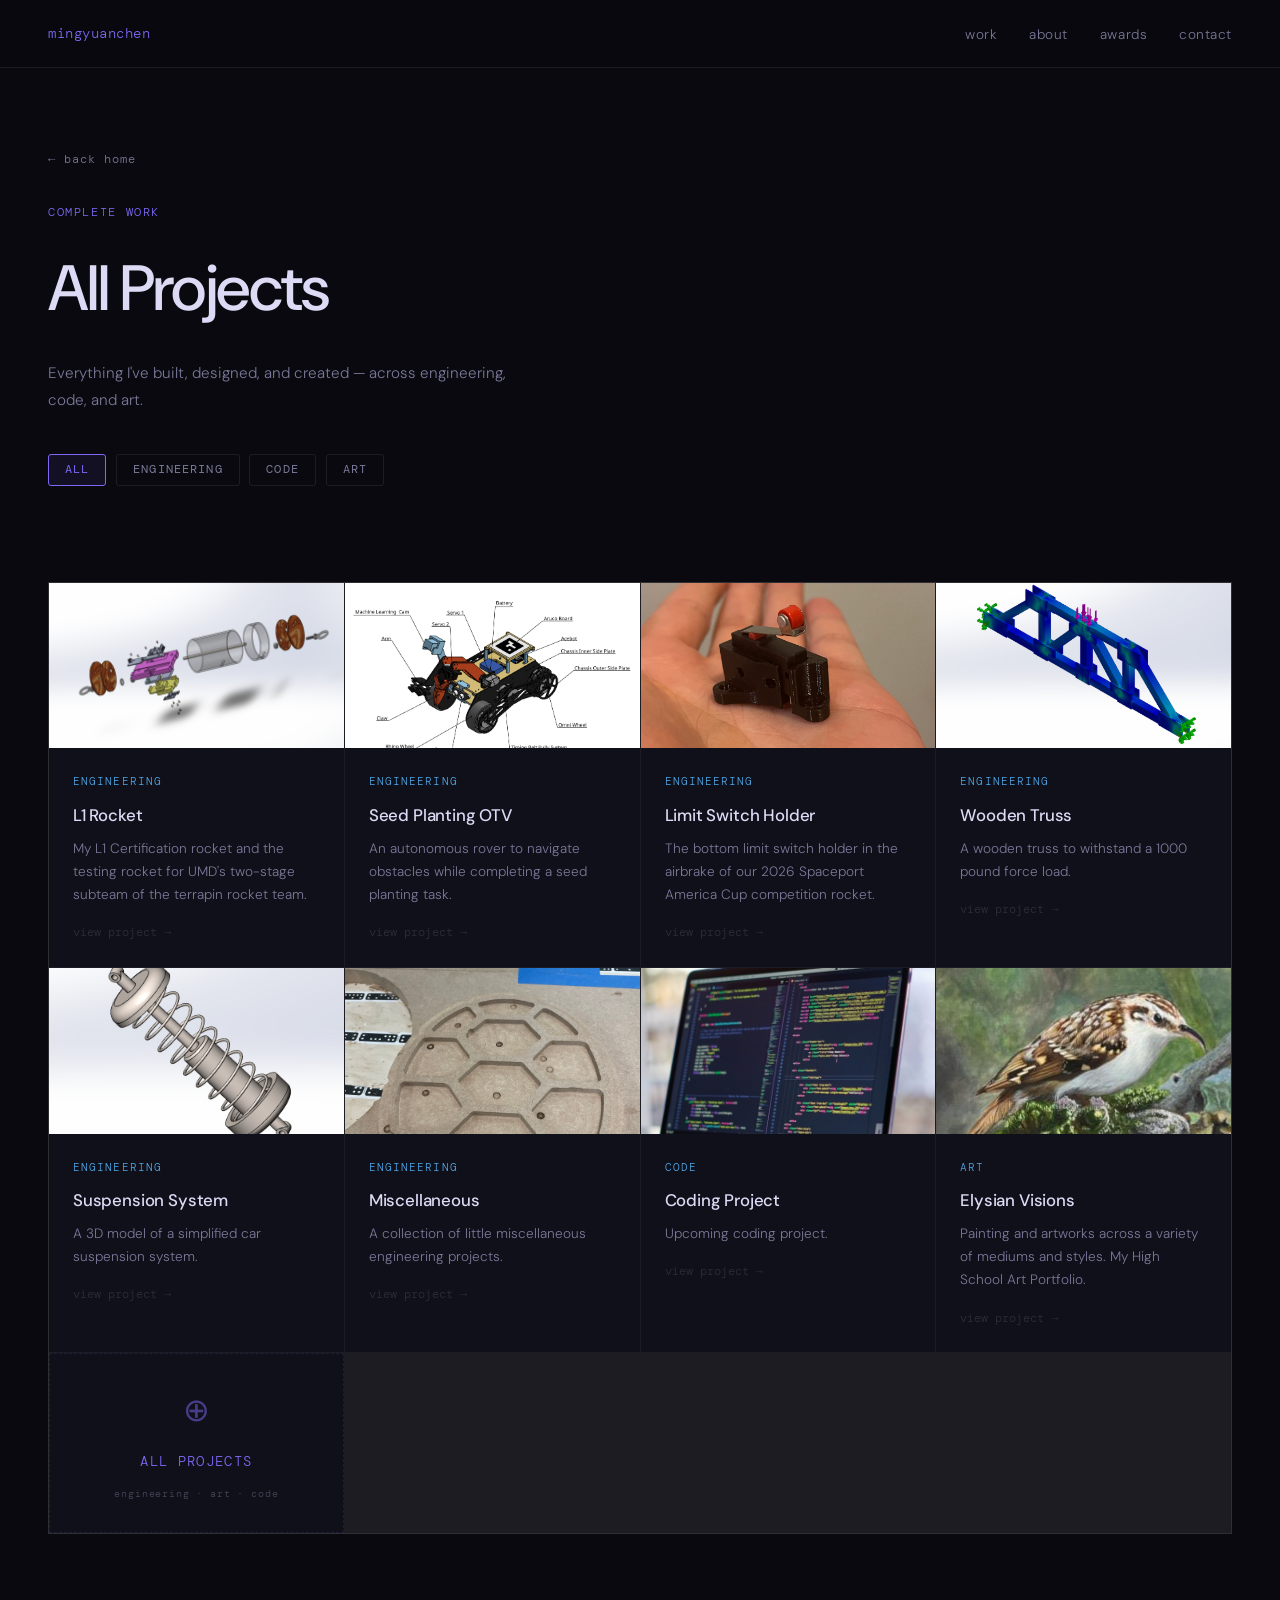
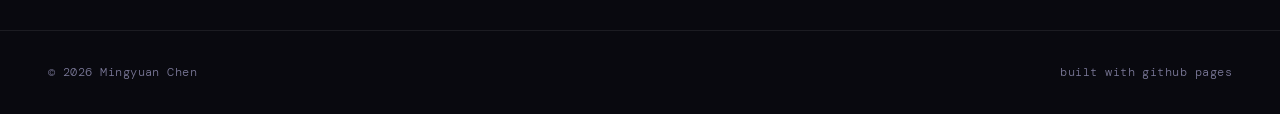
==== commit ac7ad00c: "Thumbnails added." ====
--- a/all-projects.html
+++ b/all-projects.html
@@ -126,8 +126,7 @@
         <a
           href="Project Pages/Engineering/L1_Rocket.html"
           class="project-card"
-          data-tag="engineering"
-          data-img="images/projects/l1-rocket.jpg"
+          data-img="images/projects/L1 Thumbnail.png"
         >
           <div class="project-thumb"></div>
           <div class="project-card-body">
@@ -135,7 +134,7 @@
             <h3 class="project-title">L1 Rocket</h3>
             <p class="project-desc">
               My L1 Certification rocket and the testing rocket for UMD's
-              two-stage subteam of the Terrapin Rocket team.
+              two-stage subteam of the terrapin rocket team.
             </p>
             <span class="project-arrow">view project →</span>
           </div>
@@ -144,8 +143,7 @@
         <a
           href="Project Pages/Engineering/Seed_Planting_OTV.html"
           class="project-card"
-          data-tag="engineering"
-          data-img="images/projects/otv.jpg"
+          data-img="images/projects/OTV Thumbnail.png"
         >
           <div class="project-thumb"></div>
           <div class="project-card-body">
@@ -162,8 +160,7 @@
         <a
           href="Project Pages/Engineering/Limit_Switch_Holder.html"
           class="project-card"
-          data-tag="engineering"
-          data-img="images/projects/lsh.jpg"
+          data-img="images/projects/LSH Thumbnail.jpg"
         >
           <div class="project-thumb"></div>
           <div class="project-card-body">
@@ -180,42 +177,40 @@
         <a
           href="Project Pages/Engineering/Wooden_Truss.html"
           class="project-card"
+          data-img="images/projects/Truss Thumbnail.png"
+        >
+          <div class="project-thumb"></div>
+          <div class="project-card-body">
+            <p class="project-tag">engineering</p>
+            <h3 class="project-title">Wooden Truss</h3>
+            <p class="project-desc">
+              A wooden truss to withstand a 1000 pound force load.
+            </p>
+            <span class="project-arrow">view project →</span>
+          </div>
+        </a>
+
+        <a
+          href="Project Pages/Engineering/Suspension_System.html"
+          class="project-card"
+          data-img="images/projects/Damper Thumbnail.png"
+        >
+          <div class="project-thumb"></div>
+          <div class="project-card-body">
+            <p class="project-tag">engineering</p>
+            <h3 class="project-title">Suspension System</h3>
+            <p class="project-desc">
+              A 3D model of a simplified car suspension system.
+            </p>
+            <span class="project-arrow">view project →</span>
+          </div>
+        </a>
+
+        <a
+          href="Project Pages/Engineering/miscellaneous.html"
+          class="project-card"
           data-tag="engineering"
-          data-img="images/projects/truss.jpg"
-        >
-          <div class="project-thumb"></div>
-          <div class="project-card-body">
-            <p class="project-tag">engineering</p>
-            <h3 class="project-title">Wooden Truss</h3>
-            <p class="project-desc">
-              A wooden truss designed to withstand a 1000 pound force load.
-            </p>
-            <span class="project-arrow">view project →</span>
-          </div>
-        </a>
-
-        <a
-          href="Project Pages/Engineering/Suspension_System.html"
-          class="project-card"
-          data-tag="engineering"
-          data-img="images/projects/suspension.jpg"
-        >
-          <div class="project-thumb"></div>
-          <div class="project-card-body">
-            <p class="project-tag">engineering</p>
-            <h3 class="project-title">Suspension System</h3>
-            <p class="project-desc">
-              A 3D model of a simplified car suspension system.
-            </p>
-            <span class="project-arrow">view project →</span>
-          </div>
-        </a>
-
-        <a
-          href="Project Pages/Engineering/miscellaneous.html"
-          class="project-card"
-          data-tag="engineering"
-          data-img=""
+          data-img="images/projects/Randos Thumbnail.jpeg"
         >
           <div class="project-thumb"></div>
           <div class="project-card-body">
@@ -229,25 +224,23 @@
         </a>
 
         <a
-          href="Project Pages/Coding/Coding_Project1.html"
-          class="project-card"
-          data-tag="code"
-          data-img=""
+          href="Project Pages/Coding/Coding Project1.html"
+          class="project-card"
+          data-img="images/projects/Coding Thumbnail.jpg"
         >
           <div class="project-thumb"></div>
           <div class="project-card-body">
             <p class="project-tag">code</p>
             <h3 class="project-title">Coding Project</h3>
-            <p class="project-desc">Placeholder for a coding project.</p>
-            <span class="project-arrow">view project →</span>
-          </div>
-        </a>
-
-        <a
-          href="Project Pages/Art/Elysian_Visions.html"
-          class="project-card"
-          data-tag="art"
-          data-img="images/projects/elysian.jpg"
+            <p class="project-desc">Upcoming coding project.</p>
+            <span class="project-arrow">view project →</span>
+          </div>
+        </a>
+
+        <a
+          href="Project Pages/Art/Elysian Visions.html"
+          class="project-card"
+          data-img="images/projects/Art Thumbnail.jpg"
         >
           <div class="project-thumb"></div>
           <div class="project-card-body">
@@ -261,7 +254,14 @@
           </div>
         </a>
 
-        <!-- ▶ Add new projects here -->
+        <!-- SLOT 8: more projects -->
+        <a href="all-projects.html" class="project-card project-card--more">
+          <div class="more-projects-inner">
+            <span class="more-projects-icon">⊕</span>
+            <p class="more-projects-label">all projects</p>
+            <p class="more-projects-sub">engineering · art · code</p>
+          </div>
+        </a>
       </div>
     </div>
 
